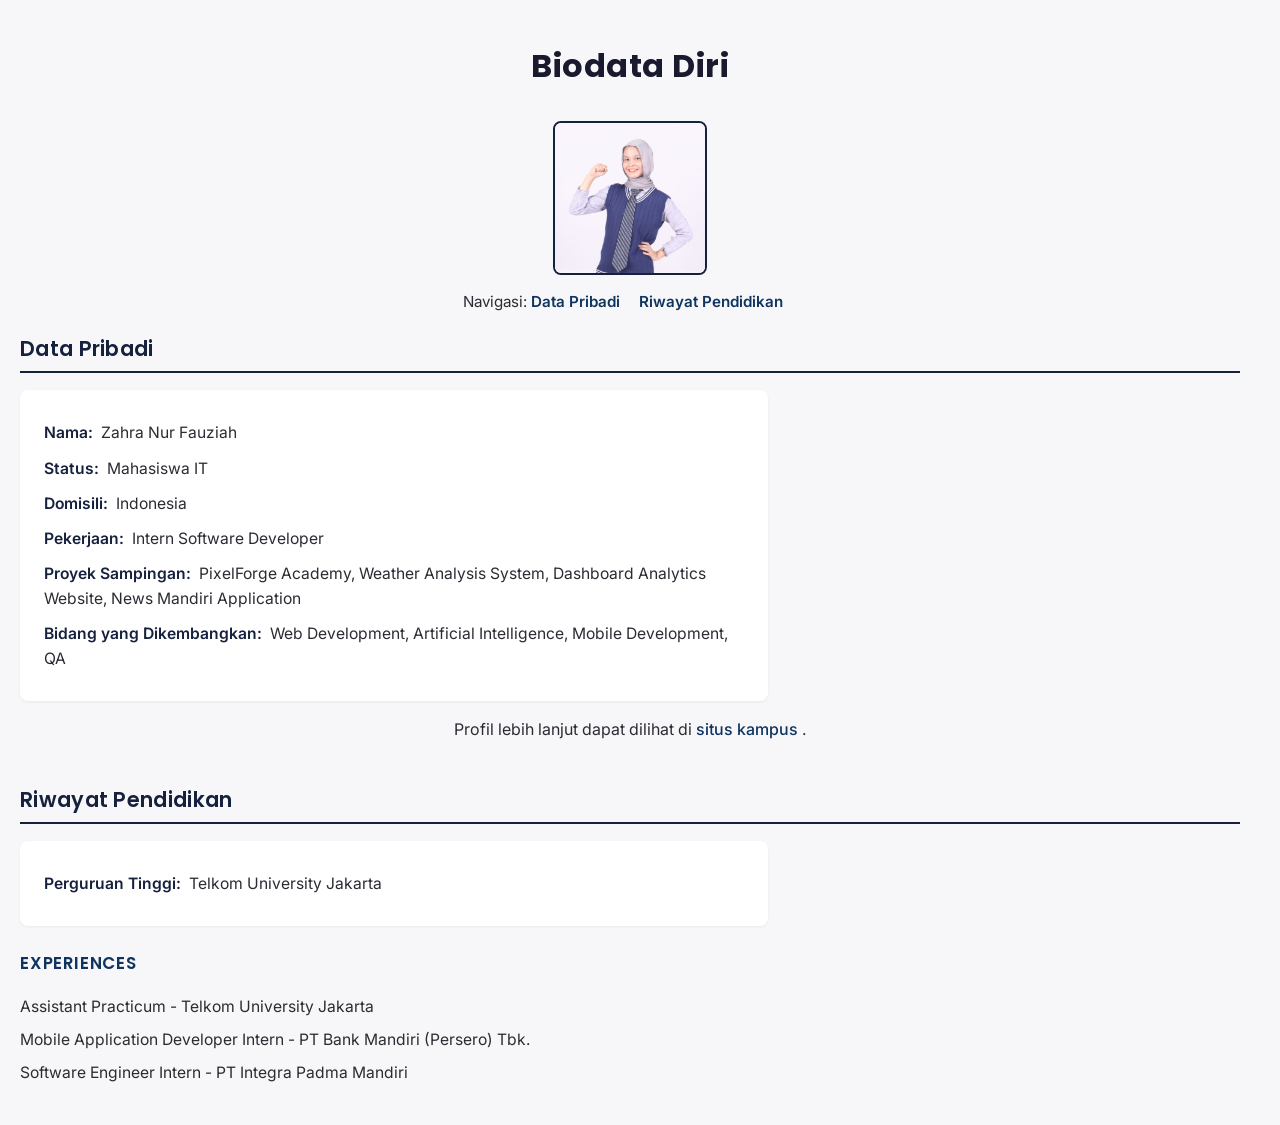
==== index.html @ 3236effc "Add portfolio" ====
<!DOCTYPE html>
<html lang="id">
<head>
<meta charset="UTF-8">
<title>Biodata Zia</title>

<link rel="preconnect" href="https://fonts.googleapis.com">
<link rel="preconnect" href="https://fonts.gstatic.com" crossorigin>
<link href="https://fonts.googleapis.com/css2?family=Poppins:wght@600;700&family=Inter:wght@400;500;600&display=swap" rel="stylesheet">

<style>
  body {
    font-family: 'Inter', Helvetica, Arial, sans-serif;
    font-size: 16px;
    line-height: 1.6;
    margin: 40px 40px 40px 20px;
    background: #f7f7f9;
    color: #2b2b33;
    -webkit-font-smoothing: antialiased;
  }

  /* Judul */
  h1 {
    font-family: 'Poppins', sans-serif;
    font-weight: 700;
    font-size: 2rem;
    letter-spacing: 0.5px;
    color: #1a1a2e;
    text-align: center;
    margin-bottom: 30px;
  }

  /* Judul section */
  h2 {
    font-family: 'Poppins', sans-serif;
    font-weight: 600;
    font-size: 1.3rem;
    letter-spacing: 0.3px;
    color: #16213e;
    border-bottom: 2px solid #16213e;
    padding-bottom: 6px;
  }

  h3 {
    font-family: 'Poppins', sans-serif;
    font-weight: 600;
    font-size: 1.05rem;
    letter-spacing: 0.8px;
    text-transform: uppercase;
    color: #0f3460;
    margin-top: 24px;
  }

  /* Foto tetap di tengah */
  img.foto {
    width: 150px;
    height: 150px;
    object-fit: cover;
    border-radius: 8px;
    border: 2px solid #16213e;
    display: block;
    margin: 0 auto;
  }

  /* Link */
  a {
    color: #0f3460;
    font-weight: 500;
    text-decoration: none;
    border-bottom: 1px solid transparent;
    transition: border-color 0.15s ease;
  }

  a:hover {
    border-color: #0f3460;
  }

  section {
    margin-bottom: 40px;
  }

  /* Navigasi tetap di tengah */
  nav {
    text-align: center;
    font-size: 0.95rem;
  }

  nav a {
    margin-right: 15px;
    font-weight: 600;
  }

  /* Data dibuat menjorok ke kiri */
  .data {
    background: #fff;
    padding: 20px 24px;
    max-width: 700px;
    margin: 0;
    border-radius: 8px;
    box-shadow: 0 1px 3px rgba(0,0,0,0.06);
  }

  .data p {
    margin: 10px 0;
    font-size: 0.98rem;
  }

  .label {
    font-weight: 600;
    color: #16213e;
    margin-right: 4px;
  }

  #pendidikan p:not(.data p) {
    max-width: 700px;
    margin: 8px 0;
    font-size: 0.98rem;
  }

  /* Profil link tetap di tengah */
  .profil-link {
    text-align: center;
    margin-top: 16px;
  }
</style>
</head>

<body>

<!-- Judul tetap di tengah -->
<h1>Biodata Diri</h1>

<!-- Foto tetap di tengah -->
<img class="foto"
     src="src/profil.jpeg"
     alt="Foto Profil Zia">

<!-- Navigasi tetap di tengah -->
<nav>
  <p>
    Navigasi:
    <a href="#profil">Data Pribadi</a>
    <a href="#pendidikan">Riwayat Pendidikan</a>
  </p>
</nav>


<!-- DATA PRIBADI -->
<section id="profil">

  <h2>Data Pribadi</h2>

  <div class="data">

    <p>
      <span class="label">Nama:</span>
      Zahra Nur Fauziah
    </p>

    <p>
      <span class="label">Status:</span>
      Mahasiswa IT
    </p>

    <p>
      <span class="label">Domisili:</span>
      Indonesia
    </p>

    <p>
      <span class="label">Pekerjaan:</span>
      Intern Software Developer
    </p>

    <p>
      <span class="label">Proyek Sampingan:</span>
      PixelForge Academy, Weather Analysis System,
      Dashboard Analytics Website, News Mandiri Application
    </p>

    <p>
      <span class="label">Bidang yang Dikembangkan:</span>
      Web Development, Artificial Intelligence,
      Mobile Development, QA
    </p>

  </div>

  <p class="profil-link">
    Profil lebih lanjut dapat dilihat di
    <a href="https://jakarta.telkomuniversity.ac.id/"
       target="_blank"
       rel="noopener">
       situs kampus
    </a>.
  </p>

</section>


<!-- RIWAYAT PENDIDIKAN -->
<section id="pendidikan">

  <h2>Riwayat Pendidikan</h2>

  <div class="data">

    <p>
      <span class="label">Perguruan Tinggi:</span>
      Telkom University Jakarta
    </p>

  </div>

  <h3>Experiences</h3>

  <p>
    Assistant Practicum - Telkom University Jakarta
  </p>

  <p>
    Mobile Application Developer Intern -
    PT Bank Mandiri (Persero) Tbk.
  </p>

  <p>
    Software Engineer Intern -
    PT Integra Padma Mandiri
  </p>

</section>

</body>
</html>
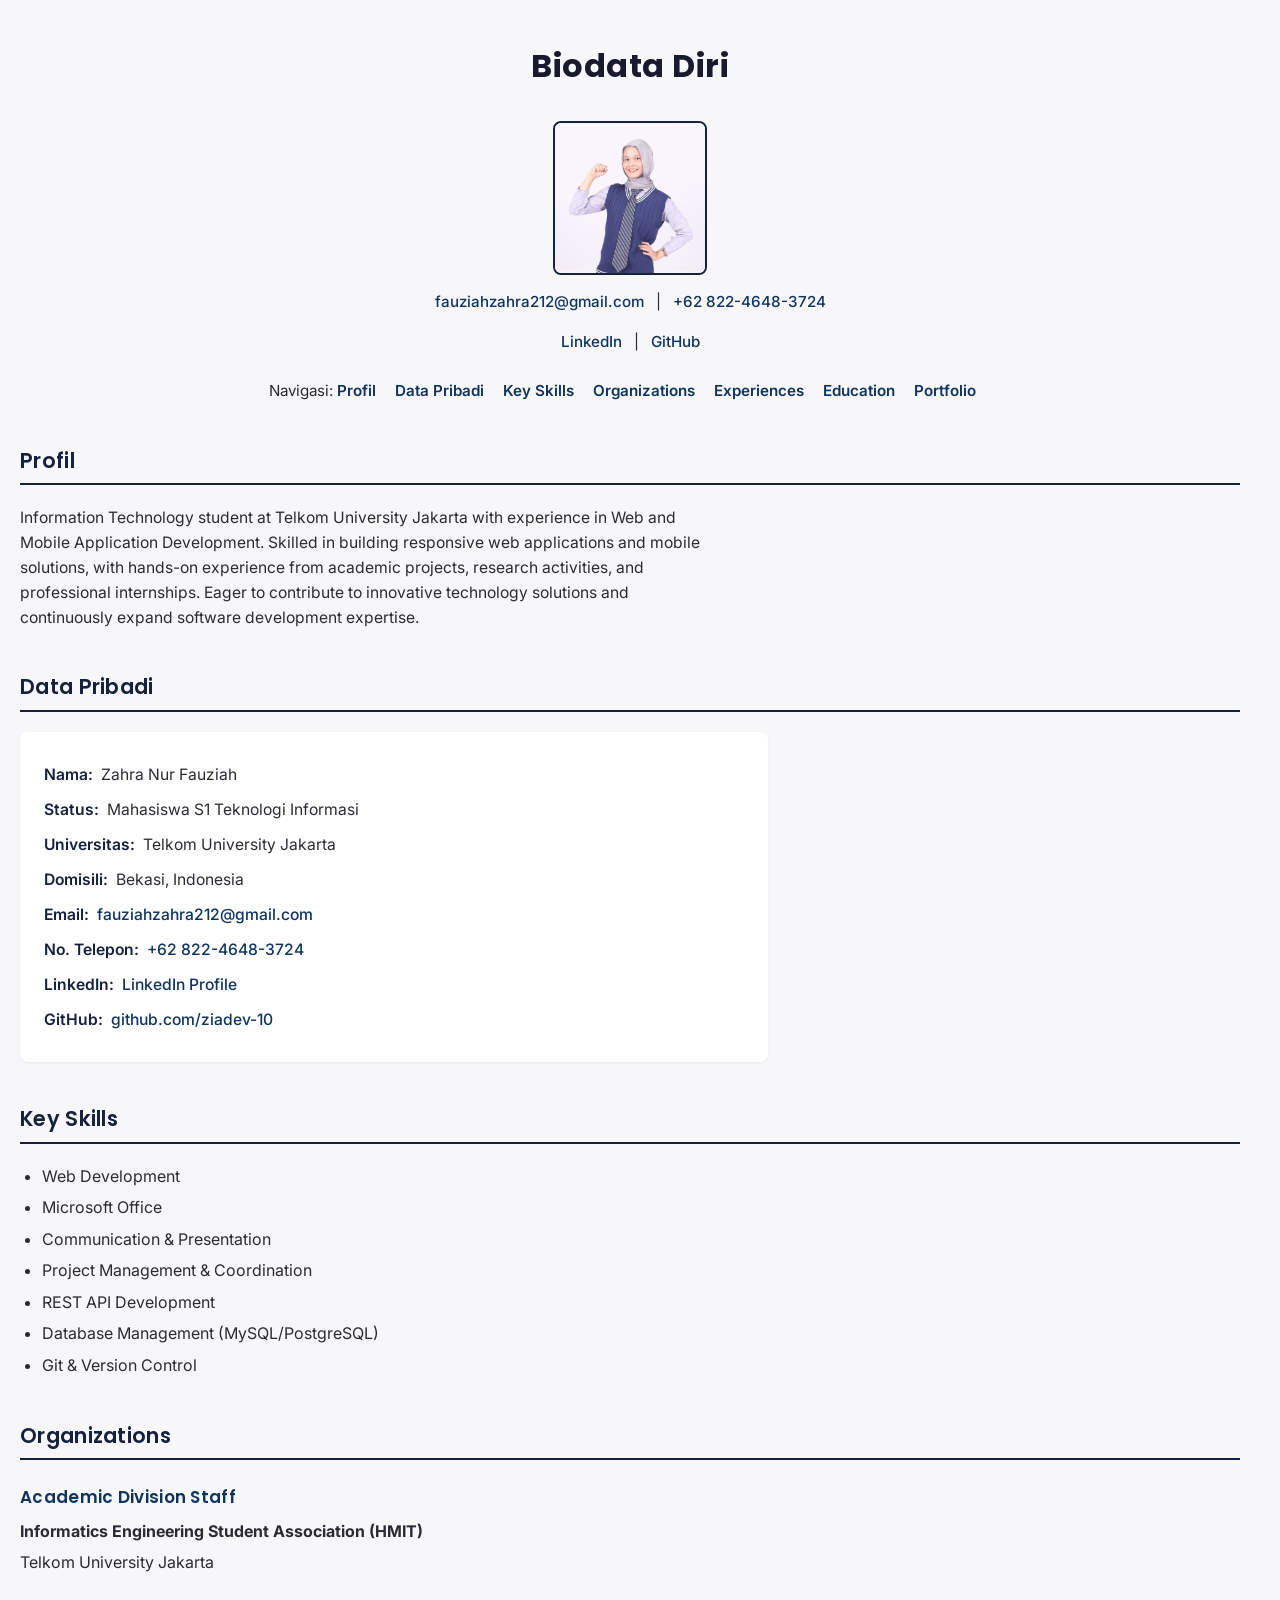
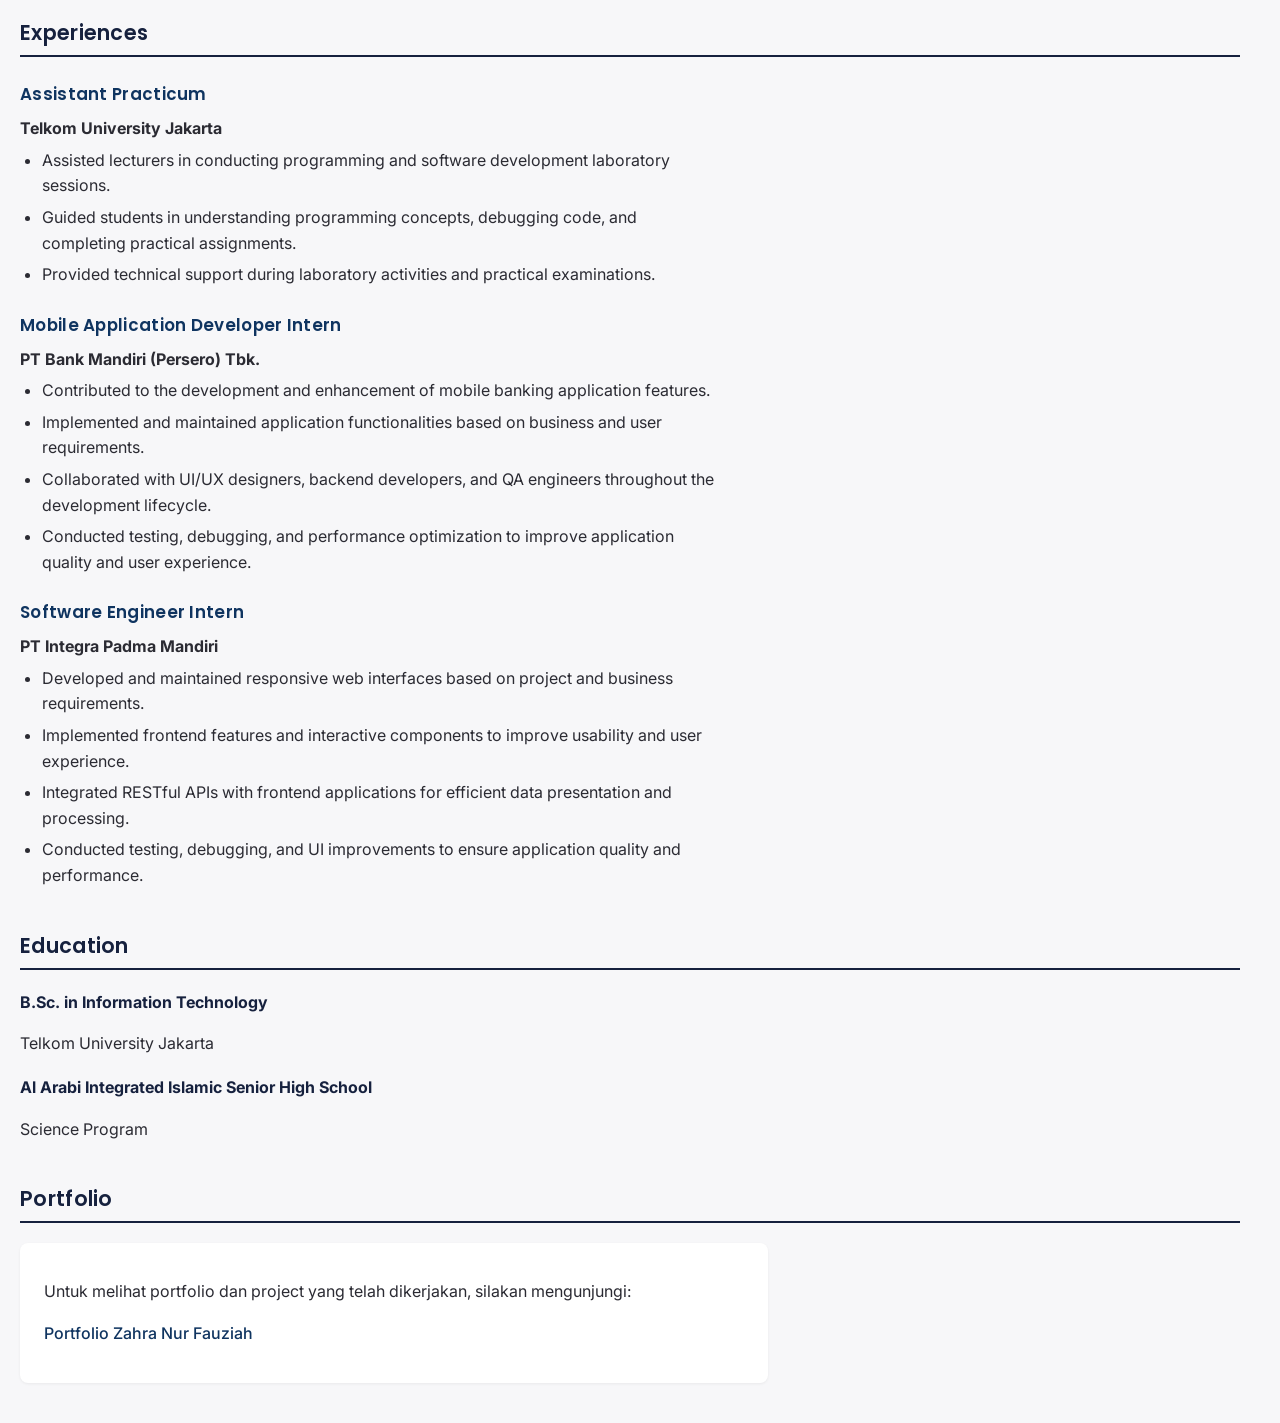
==== commit 79184918: "update index.html" ====
--- a/index.html
+++ b/index.html
@@ -2,7 +2,8 @@
 <html lang="id">
 <head>
 <meta charset="UTF-8">
-<title>Biodata Zia</title>
+<meta name="viewport" content="width=device-width, initial-scale=1.0">
+<title>Biodata Zahra Nur Fauziah</title>
 
 <link rel="preconnect" href="https://fonts.googleapis.com">
 <link rel="preconnect" href="https://fonts.gstatic.com" crossorigin>
@@ -19,7 +20,6 @@
     -webkit-font-smoothing: antialiased;
   }
 
-  /* Judul */
   h1 {
     font-family: 'Poppins', sans-serif;
     font-weight: 700;
@@ -30,7 +30,6 @@
     margin-bottom: 30px;
   }
 
-  /* Judul section */
   h2 {
     font-family: 'Poppins', sans-serif;
     font-weight: 600;
@@ -39,19 +38,19 @@
     color: #16213e;
     border-bottom: 2px solid #16213e;
     padding-bottom: 6px;
+    margin-bottom: 20px;
   }
 
   h3 {
     font-family: 'Poppins', sans-serif;
     font-weight: 600;
     font-size: 1.05rem;
-    letter-spacing: 0.8px;
-    text-transform: uppercase;
+    letter-spacing: 0.3px;
     color: #0f3460;
     margin-top: 24px;
-  }
-
-  /* Foto tetap di tengah */
+    margin-bottom: 8px;
+  }
+
   img.foto {
     width: 150px;
     height: 150px;
@@ -62,7 +61,6 @@
     margin: 0 auto;
   }
 
-  /* Link */
   a {
     color: #0f3460;
     font-weight: 500;
@@ -79,10 +77,10 @@
     margin-bottom: 40px;
   }
 
-  /* Navigasi tetap di tengah */
   nav {
     text-align: center;
     font-size: 0.95rem;
+    margin: 25px 0 40px;
   }
 
   nav a {
@@ -90,7 +88,6 @@
     font-weight: 600;
   }
 
-  /* Data dibuat menjorok ke kiri */
   .data {
     background: #fff;
     padding: 20px 24px;
@@ -111,42 +108,158 @@
     margin-right: 4px;
   }
 
-  #pendidikan p:not(.data p) {
+  .description {
     max-width: 700px;
-    margin: 8px 0;
+    margin: 0;
     font-size: 0.98rem;
   }
 
-  /* Profil link tetap di tengah */
-  .profil-link {
+  .experience {
+    max-width: 700px;
+    margin: 0;
+  }
+
+  .experience p {
+    margin: 6px 0;
+  }
+
+  .experience ul {
+    margin-top: 6px;
+    padding-left: 22px;
+  }
+
+  .experience li {
+    margin-bottom: 6px;
+  }
+
+  .skills {
+    max-width: 700px;
+    margin: 0;
+    padding-left: 22px;
+  }
+
+  .skills li {
+    margin-bottom: 6px;
+  }
+
+  .education-item {
+    max-width: 700px;
+    margin-bottom: 18px;
+  }
+
+  .education-item strong {
+    color: #16213e;
+  }
+
+  .contact {
     text-align: center;
-    margin-top: 16px;
+    margin-top: 15px;
+    font-size: 0.95rem;
+  }
+
+  .portfolio {
+    max-width: 700px;
+    margin: 0;
+    background: #fff;
+    padding: 20px 24px;
+    border-radius: 8px;
+    box-shadow: 0 1px 3px rgba(0,0,0,0.06);
+  }
+
+  @media (max-width: 768px) {
+    body {
+      margin: 25px 20px;
+    }
+
+    nav a {
+      display: inline-block;
+      margin: 5px 8px;
+    }
+
+    .data,
+    .description,
+    .experience,
+    .skills,
+    .education-item,
+    .portfolio {
+      max-width: 100%;
+    }
   }
 </style>
 </head>
 
 <body>
 
-<!-- Judul tetap di tengah -->
+<!-- JUDUL -->
 <h1>Biodata Diri</h1>
 
-<!-- Foto tetap di tengah -->
+<!-- FOTO -->
 <img class="foto"
      src="src/profil.jpeg"
-     alt="Foto Profil Zia">
-
-<!-- Navigasi tetap di tengah -->
+     alt="Foto Profil Zahra Nur Fauziah">
+
+<!-- KONTAK -->
+<div class="contact">
+  <p>
+    <a href="mailto:fauziahzahra212@gmail.com">
+      fauziahzahra212@gmail.com
+    </a>
+    &nbsp; | &nbsp;
+    <a href="tel:+6282246483724">
+      +62 822-4648-3724
+    </a>
+  </p>
+
+  <p>
+    <a href="https://www.linkedin.com/in/zahra-nur-fauziah-020765374/"
+       target="_blank"
+       rel="noopener">
+       LinkedIn
+    </a>
+    &nbsp; | &nbsp;
+    <a href="https://github.com/ziadev-10"
+       target="_blank"
+       rel="noopener">
+       GitHub
+    </a>
+  </p>
+</div>
+
+<!-- NAVIGASI -->
 <nav>
   <p>
     Navigasi:
-    <a href="#profil">Data Pribadi</a>
-    <a href="#pendidikan">Riwayat Pendidikan</a>
+    <a href="#profil">Profil</a>
+    <a href="#data-pribadi">Data Pribadi</a>
+    <a href="#skills">Key Skills</a>
+    <a href="#organisasi">Organizations</a>
+    <a href="#experiences">Experiences</a>
+    <a href="#pendidikan">Education</a>
+    <a href="#portfolio">Portfolio</a>
   </p>
 </nav>
 
 
+<!-- PROFIL -->
+<section id="profil">
+
+  <h2>Profil</h2>
+
+  <p class="description">
+    Information Technology student at Telkom University Jakarta with
+    experience in Web and Mobile Application Development. Skilled in
+    building responsive web applications and mobile solutions, with
+    hands-on experience from academic projects, research activities,
+    and professional internships. Eager to contribute to innovative
+    technology solutions and continuously expand software development
+    expertise.
+  </p>
+
+</section>
+
+
 <!-- DATA PRIBADI -->
-<section id="profil">
+<section id="data-pribadi">
 
   <h2>Data Pribadi</h2>
 
@@ -159,76 +272,249 @@
 
     <p>
       <span class="label">Status:</span>
-      Mahasiswa IT
+      Mahasiswa S1 Teknologi Informasi
+    </p>
+
+    <p>
+      <span class="label">Universitas:</span>
+      Telkom University Jakarta
     </p>
 
     <p>
       <span class="label">Domisili:</span>
-      Indonesia
-    </p>
-
-    <p>
-      <span class="label">Pekerjaan:</span>
-      Intern Software Developer
-    </p>
-
-    <p>
-      <span class="label">Proyek Sampingan:</span>
-      PixelForge Academy, Weather Analysis System,
-      Dashboard Analytics Website, News Mandiri Application
-    </p>
-
-    <p>
-      <span class="label">Bidang yang Dikembangkan:</span>
-      Web Development, Artificial Intelligence,
-      Mobile Development, QA
+      Bekasi, Indonesia
+    </p>
+
+    <p>
+      <span class="label">Email:</span>
+      <a href="mailto:fauziahzahra212@gmail.com">
+        fauziahzahra212@gmail.com
+      </a>
+    </p>
+
+    <p>
+      <span class="label">No. Telepon:</span>
+      <a href="tel:+6282246483724">
+        +62 822-4648-3724
+      </a>
+    </p>
+
+    <p>
+      <span class="label">LinkedIn:</span>
+      <a href="https://www.linkedin.com/in/zahra-nur-fauziah-020765374/"
+         target="_blank"
+         rel="noopener">
+        LinkedIn Profile
+      </a>
+    </p>
+
+    <p>
+      <span class="label">GitHub:</span>
+      <a href="https://github.com/ziadev-10"
+         target="_blank"
+         rel="noopener">
+        github.com/ziadev-10
+      </a>
     </p>
 
   </div>
 
-  <p class="profil-link">
-    Profil lebih lanjut dapat dilihat di
-    <a href="https://jakarta.telkomuniversity.ac.id/"
-       target="_blank"
-       rel="noopener">
-       situs kampus
-    </a>.
-  </p>
-
-</section>
-
-
-<!-- RIWAYAT PENDIDIKAN -->
+</section>
+
+
+<!-- KEY SKILLS -->
+<section id="skills">
+
+  <h2>Key Skills</h2>
+
+  <ul class="skills">
+    <li>Web Development</li>
+    <li>Microsoft Office</li>
+    <li>Communication &amp; Presentation</li>
+    <li>Project Management &amp; Coordination</li>
+    <li>REST API Development</li>
+    <li>Database Management (MySQL/PostgreSQL)</li>
+    <li>Git &amp; Version Control</li>
+  </ul>
+
+</section>
+
+
+<!-- ORGANISASI -->
+<section id="organisasi">
+
+  <h2>Organizations</h2>
+
+  <div class="experience">
+
+    <h3>Academic Division Staff</h3>
+
+    <p>
+      <strong>
+        Informatics Engineering Student Association (HMIT)
+      </strong>
+    </p>
+
+    <p>
+      Telkom University Jakarta
+    </p>
+
+  </div>
+
+</section>
+
+
+<!-- EXPERIENCES -->
+<section id="experiences">
+
+  <h2>Experiences</h2>
+
+  <div class="experience">
+
+    <h3>Assistant Practicum</h3>
+
+    <p>
+      <strong>Telkom University Jakarta</strong>
+    </p>
+
+    <ul>
+      <li>
+        Assisted lecturers in conducting programming and software
+        development laboratory sessions.
+      </li>
+
+      <li>
+        Guided students in understanding programming concepts,
+        debugging code, and completing practical assignments.
+      </li>
+
+      <li>
+        Provided technical support during laboratory activities
+        and practical examinations.
+      </li>
+    </ul>
+
+
+    <h3>Mobile Application Developer Intern</h3>
+
+    <p>
+      <strong>PT Bank Mandiri (Persero) Tbk.</strong>
+    </p>
+
+    <ul>
+      <li>
+        Contributed to the development and enhancement of mobile
+        banking application features.
+      </li>
+
+      <li>
+        Implemented and maintained application functionalities
+        based on business and user requirements.
+      </li>
+
+      <li>
+        Collaborated with UI/UX designers, backend developers,
+        and QA engineers throughout the development lifecycle.
+      </li>
+
+      <li>
+        Conducted testing, debugging, and performance optimization
+        to improve application quality and user experience.
+      </li>
+    </ul>
+
+
+    <h3>Software Engineer Intern</h3>
+
+    <p>
+      <strong>PT Integra Padma Mandiri</strong>
+    </p>
+
+    <ul>
+      <li>
+        Developed and maintained responsive web interfaces based
+        on project and business requirements.
+      </li>
+
+      <li>
+        Implemented frontend features and interactive components
+        to improve usability and user experience.
+      </li>
+
+      <li>
+        Integrated RESTful APIs with frontend applications for
+        efficient data presentation and processing.
+      </li>
+
+      <li>
+        Conducted testing, debugging, and UI improvements to
+        ensure application quality and performance.
+      </li>
+    </ul>
+
+  </div>
+
+</section>
+
+
+<!-- EDUCATION -->
 <section id="pendidikan">
 
-  <h2>Riwayat Pendidikan</h2>
-
-  <div class="data">
-
-    <p>
-      <span class="label">Perguruan Tinggi:</span>
+  <h2>Education</h2>
+
+  <div class="education-item">
+
+    <p>
+      <strong>B.Sc. in Information Technology</strong>
+    </p>
+
+    <p>
       Telkom University Jakarta
     </p>
 
   </div>
 
-  <h3>Experiences</h3>
-
-  <p>
-    Assistant Practicum - Telkom University Jakarta
-  </p>
-
-  <p>
-    Mobile Application Developer Intern -
-    PT Bank Mandiri (Persero) Tbk.
-  </p>
-
-  <p>
-    Software Engineer Intern -
-    PT Integra Padma Mandiri
-  </p>
+  <div class="education-item">
+
+    <p>
+      <strong>
+        Al Arabi Integrated Islamic Senior High School
+      </strong>
+    </p>
+
+    <p>
+      Science Program
+    </p>
+
+  </div>
+
+</section>
+
+
+<!-- PORTFOLIO -->
+<section id="portfolio">
+
+  <h2>Portfolio</h2>
+
+  <div class="portfolio">
+
+    <p>
+      Untuk melihat portfolio dan project yang telah dikerjakan,
+      silakan mengunjungi:
+    </p>
+
+    <p>
+      <a href="https://portofoliozahranurfauziah.my.canva.site/"
+         target="_blank"
+         rel="noopener">
+        Portfolio Zahra Nur Fauziah
+      </a>
+    </p>
+
+  </div>
 
 </section>
 
 </body>
-</html>+</html>
+
